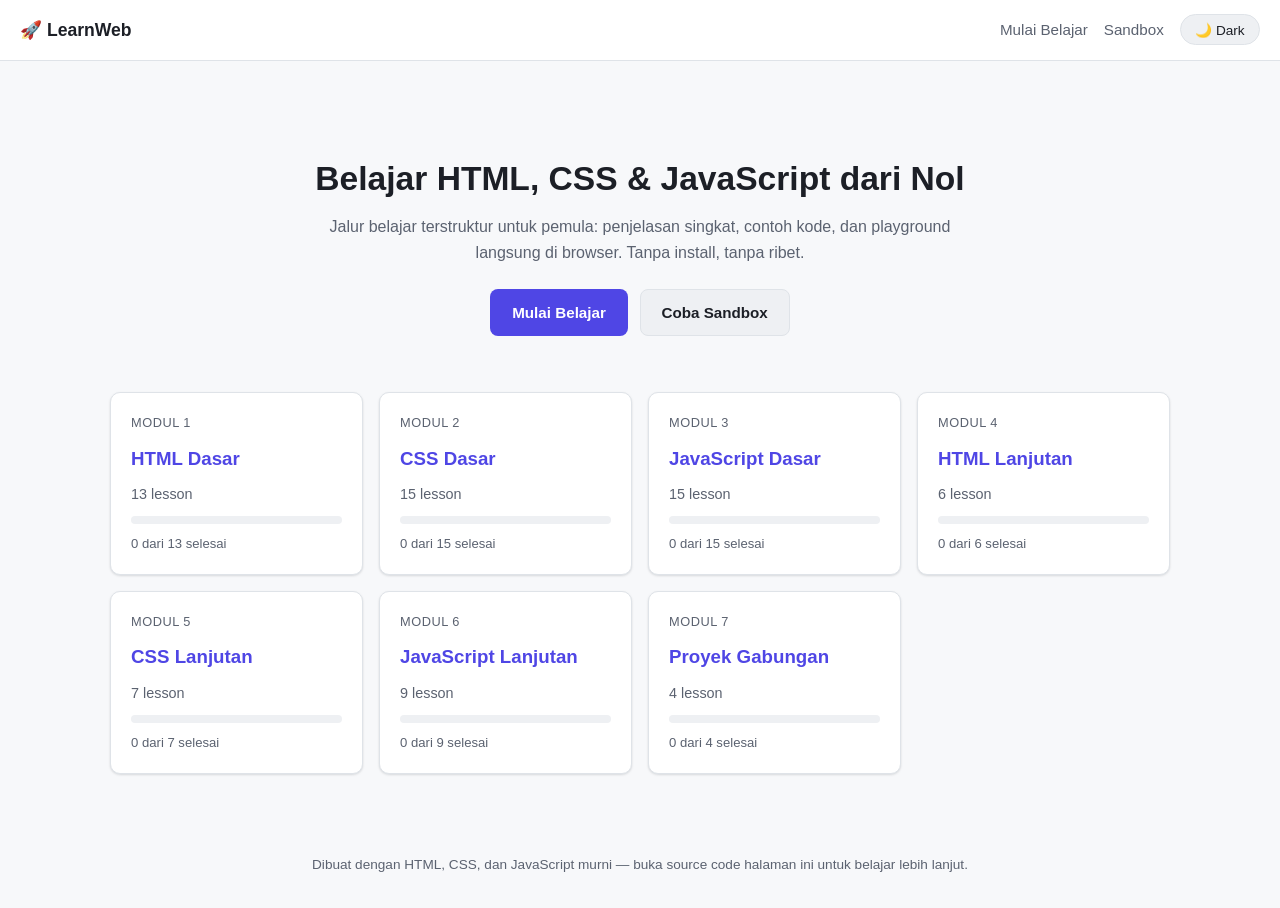
==== index.html @ 66be5aa9 "Initial commit: LearnWeb jalur belajar HTML/CSS/JavaScript Website statis 7 modul (69 lesson) dengan" ====
<!DOCTYPE html>
<html lang="id">
<head>
  <meta charset="UTF-8">
  <meta name="viewport" content="width=device-width, initial-scale=1.0">
  <title>LearnWeb — Jalur Belajar HTML/CSS/JavaScript</title>
  <link rel="stylesheet" href="assets/css/style.css">
  <script src="assets/js/theme.js"></script>
</head>
<body>
  <header class="navbar">
    <a class="brand" href="index.html">🚀 LearnWeb</a>
    <nav>
      <a href="app.html">Mulai Belajar</a>
      <a href="sandbox.html">Sandbox</a>
      <button class="theme-toggle" data-theme-toggle type="button">🌙 Dark</button>
    </nav>
  </header>

  <main class="container">
    <section class="hero">
      <h1>Belajar HTML, CSS &amp; JavaScript dari Nol</h1>
      <p>Jalur belajar terstruktur untuk pemula: penjelasan singkat, contoh kode, dan playground langsung di browser. Tanpa install, tanpa ribet.</p>
      <div class="hero-actions">
        <a id="continue-btn" class="btn btn-primary" href="app.html">Mulai Belajar</a>
        <a class="btn btn-secondary" href="sandbox.html">Coba Sandbox</a>
      </div>
    </section>

    <section>
      <div id="roadmap" class="roadmap">
        <p class="progress-label">Memuat modul...</p>
      </div>
    </section>
  </main>

  <footer class="site-footer">
    Dibuat dengan HTML, CSS, dan JavaScript murni — buka source code halaman ini untuk belajar lebih lanjut.
  </footer>

  <script src="assets/js/progress.js"></script>
  <script src="assets/js/project.js"></script>
  <script src="assets/js/playground.js"></script>
  <script src="data/lessons/html-dasar.js"></script>
  <script src="data/lessons/css-dasar.js"></script>
  <script src="data/lessons/javascript-dasar.js"></script>
  <script src="data/lessons/html-lanjutan.js"></script>
  <script src="data/lessons/css-lanjutan.js"></script>
  <script src="data/lessons/javascript-lanjutan.js"></script>
  <script src="data/lessons/proyek-gabungan.js"></script>
  <script src="assets/js/app.js"></script>
</body>
</html>
---- assets/css/style.css ----
/* ===== Variabel Warna (Light default, Dark via [data-theme="dark"]) ===== */
:root {
  --bg: #f7f8fa;
  --bg-elevated: #ffffff;
  --bg-muted: #eef0f3;
  --text: #1c1f26;
  --text-muted: #5b6270;
  --border: #dfe3e8;
  --accent: #4f46e5;
  --accent-hover: #4338ca;
  --accent-contrast: #ffffff;
  --success: #16a34a;
  --success-bg: #dcfce7;
  --danger: #dc2626;
  --code-bg: #1e1e2e;
  --code-text: #e4e4f0;
  --shadow: 0 1px 3px rgba(16, 20, 30, 0.08), 0 1px 2px rgba(16, 20, 30, 0.06);
  --radius: 10px;
}

:root[data-theme="dark"] {
  --bg: #14161c;
  --bg-elevated: #1c1f28;
  --bg-muted: #23262f;
  --text: #e7e9ee;
  --text-muted: #9aa1b1;
  --border: #2e3240;
  --accent: #818cf8;
  --accent-hover: #a5b0fb;
  --accent-contrast: #14161c;
  --success: #4ade80;
  --success-bg: #14351f;
  --danger: #f87171;
  --code-bg: #0f1017;
  --code-text: #e4e4f0;
  --shadow: 0 1px 3px rgba(0, 0, 0, 0.4), 0 1px 2px rgba(0, 0, 0, 0.3);
}

/* ===== Reset dasar ===== */
* { box-sizing: border-box; }
html, body { height: 100%; }
body {
  margin: 0;
  font-family: -apple-system, BlinkMacSystemFont, "Segoe UI", Roboto, Helvetica, Arial, sans-serif;
  background: var(--bg);
  color: var(--text);
  line-height: 1.6;
}
a { color: var(--accent); text-decoration: none; }
a:hover { text-decoration: underline; }
img { max-width: 100%; }
button {
  font-family: inherit;
  cursor: pointer;
}
code, pre {
  font-family: "SFMono-Regular", Consolas, "Liberation Mono", Menlo, monospace;
}

/* ===== Navbar ===== */
.navbar {
  display: flex;
  align-items: center;
  justify-content: space-between;
  gap: 1rem;
  padding: 0.9rem 1.25rem;
  background: var(--bg-elevated);
  border-bottom: 1px solid var(--border);
  position: sticky;
  top: 0;
  z-index: 20;
}
.navbar .brand {
  font-weight: 700;
  font-size: 1.1rem;
  color: var(--text);
}
.navbar .brand:hover { text-decoration: none; }
.navbar nav {
  display: flex;
  align-items: center;
  gap: 1rem;
  flex-wrap: wrap;
}
.navbar nav a {
  color: var(--text-muted);
  font-size: 0.95rem;
}
.navbar nav a:hover { color: var(--accent); }

.theme-toggle {
  background: var(--bg-muted);
  border: 1px solid var(--border);
  color: var(--text);
  border-radius: 999px;
  padding: 0.4rem 0.9rem;
  font-size: 0.85rem;
}
.theme-toggle:hover { border-color: var(--accent); }

/* ===== Layout container ===== */
.container {
  max-width: 1100px;
  margin: 0 auto;
  padding: 1.5rem 1.25rem 3rem;
}

/* ===== Landing page ===== */
.hero {
  text-align: center;
  padding: 2.5rem 1rem 1.5rem;
}
.hero h1 {
  font-size: 2.1rem;
  margin-bottom: 0.5rem;
}
.hero p {
  color: var(--text-muted);
  max-width: 640px;
  margin: 0 auto;
}
.hero-actions {
  margin-top: 1.5rem;
  display: flex;
  gap: 0.75rem;
  justify-content: center;
  flex-wrap: wrap;
}

.btn {
  display: inline-block;
  padding: 0.65rem 1.3rem;
  border-radius: 8px;
  border: 1px solid transparent;
  font-weight: 600;
  font-size: 0.95rem;
}
.btn:hover { text-decoration: none; }
.btn-primary {
  background: var(--accent);
  color: var(--accent-contrast);
}
.btn-primary:hover { background: var(--accent-hover); }
.btn-secondary {
  background: var(--bg-muted);
  color: var(--text);
  border-color: var(--border);
}
.btn-secondary:hover { border-color: var(--accent); }

.roadmap {
  display: grid;
  grid-template-columns: repeat(auto-fit, minmax(230px, 1fr));
  gap: 1rem;
  margin-top: 2rem;
}
.module-card {
  background: var(--bg-elevated);
  border: 1px solid var(--border);
  border-radius: var(--radius);
  padding: 1.25rem;
  box-shadow: var(--shadow);
  display: flex;
  flex-direction: column;
  gap: 0.6rem;
}
.module-card .module-step {
  font-size: 0.8rem;
  color: var(--text-muted);
  text-transform: uppercase;
  letter-spacing: 0.04em;
}
.module-card h3 { margin: 0; }
.module-card p { margin: 0; color: var(--text-muted); font-size: 0.9rem; }
.progress-bar {
  height: 8px;
  border-radius: 999px;
  background: var(--bg-muted);
  overflow: hidden;
}
.progress-bar-fill {
  height: 100%;
  background: var(--accent);
  border-radius: 999px;
  transition: width 0.3s ease;
}
.progress-label {
  font-size: 0.82rem;
  color: var(--text-muted);
}

/* ===== Lesson page layout ===== */
.lesson-layout {
  display: grid;
  grid-template-columns: 240px 1fr;
  gap: 1.5rem;
  align-items: start;
}
@media (max-width: 780px) {
  .lesson-layout { grid-template-columns: 1fr; }
}

.lesson-sidebar {
  background: var(--bg-elevated);
  border: 1px solid var(--border);
  border-radius: var(--radius);
  padding: 1rem;
  position: sticky;
  top: 70px;
}
@media (max-width: 780px) {
  .lesson-sidebar { position: static; }
}
.lesson-sidebar h4 {
  margin: 0 0 0.75rem;
  font-size: 0.85rem;
  text-transform: uppercase;
  letter-spacing: 0.04em;
  color: var(--text-muted);
}
.lesson-sidebar ul { list-style: none; margin: 0; padding: 0; }
.lesson-sidebar li { margin-bottom: 0.35rem; }
.lesson-sidebar a {
  display: flex;
  align-items: center;
  gap: 0.5rem;
  padding: 0.4rem 0.5rem;
  border-radius: 6px;
  color: var(--text);
  font-size: 0.9rem;
}
.lesson-sidebar a:hover { background: var(--bg-muted); text-decoration: none; }
.lesson-sidebar a.active {
  background: var(--bg-muted);
  color: var(--accent);
  font-weight: 600;
}
.lesson-sidebar .check {
  width: 18px;
  height: 18px;
  border-radius: 50%;
  border: 1.5px solid var(--border);
  flex: none;
  display: inline-flex;
  align-items: center;
  justify-content: center;
  font-size: 0.7rem;
  color: transparent;
}
.lesson-sidebar .check.done {
  background: var(--success);
  border-color: var(--success);
  color: #fff;
}

.lesson-content {
  background: var(--bg-elevated);
  border: 1px solid var(--border);
  border-radius: var(--radius);
  padding: 1.5rem;
  box-shadow: var(--shadow);
}
.lesson-content h2 { margin-top: 0; }
.lesson-explanation { margin-bottom: 1.25rem; }
.lesson-explanation code {
  background: var(--bg-muted);
  padding: 0.1rem 0.35rem;
  border-radius: 4px;
}

pre.code-block {
  background: var(--code-bg);
  color: var(--code-text);
  padding: 1rem;
  border-radius: 8px;
  overflow-x: auto;
  font-size: 0.85rem;
  margin: 0 0 1.25rem;
}

.tag-glossary {
  background: var(--bg-muted);
  border: 1px solid var(--border);
  border-radius: 8px;
  padding: 0.85rem 1rem;
  margin-bottom: 1.25rem;
}
.tag-glossary h4 {
  margin: 0 0 0.6rem;
  font-size: 0.9rem;
}
.tag-glossary ul {
  margin: 0;
  padding-left: 1.1rem;
  font-size: 0.88rem;
}
.tag-glossary li { margin-bottom: 0.35rem; }
.tag-glossary li:last-child { margin-bottom: 0; }
.tag-glossary code {
  background: var(--bg-elevated);
  padding: 0.05rem 0.3rem;
  border-radius: 4px;
  border: 1px solid var(--border);
}

.tantangan-box {
  background: var(--bg-muted);
  border-left: 3px solid var(--accent);
  padding: 0.85rem 1rem;
  border-radius: 6px;
  margin-bottom: 1.25rem;
  font-size: 0.92rem;
}
.tantangan-box strong { display: block; margin-bottom: 0.25rem; }

.lesson-actions {
  display: flex;
  align-items: center;
  justify-content: space-between;
  gap: 1rem;
  flex-wrap: wrap;
  margin-top: 1.5rem;
  padding-top: 1.25rem;
  border-top: 1px solid var(--border);
}
.lesson-nav { display: flex; gap: 0.5rem; }

.mark-complete-btn {
  background: var(--success-bg);
  color: var(--success);
  border: 1px solid var(--success);
  padding: 0.55rem 1.1rem;
  border-radius: 8px;
  font-weight: 600;
  font-size: 0.9rem;
}
.mark-complete-btn.is-done::before { content: "✓ "; }

/* ===== Playground ===== */
.playground {
  margin-top: 1.5rem;
  border: 1px solid var(--border);
  border-radius: var(--radius);
  overflow: hidden;
}
.playground-header {
  display: flex;
  align-items: center;
  justify-content: space-between;
  padding: 0.6rem 0.9rem;
  background: var(--bg-muted);
  border-bottom: 1px solid var(--border);
  flex-wrap: wrap;
  gap: 0.5rem;
}
.playground-header h4 { margin: 0; font-size: 0.9rem; display: flex; align-items: center; gap: 0.5rem; flex-wrap: wrap; }
.pg-badge {
  font-size: 0.72rem;
  font-weight: 600;
  color: var(--accent);
  background: var(--bg-elevated);
  border: 1px solid var(--accent);
  border-radius: 999px;
  padding: 0.15rem 0.6rem;
}
.playground-buttons { display: flex; gap: 0.5rem; flex-wrap: wrap; }
.pg-btn {
  border: 1px solid var(--border);
  background: var(--bg-elevated);
  color: var(--text);
  padding: 0.4rem 0.9rem;
  border-radius: 6px;
  font-size: 0.85rem;
}
.pg-btn.pg-run {
  background: var(--accent);
  color: var(--accent-contrast);
  border-color: var(--accent);
}
.pg-btn.pg-run:hover { background: var(--accent-hover); }
.pg-btn:hover { border-color: var(--accent); }

.playground-body {
  display: grid;
  grid-template-columns: 1fr 1fr;
}
@media (max-width: 780px) {
  .playground-body { grid-template-columns: 1fr; }
}
.pg-editors {
  border-right: 1px solid var(--border);
  display: flex;
  flex-direction: column;
}
@media (max-width: 780px) {
  .pg-editors { border-right: none; border-bottom: 1px solid var(--border); }
}
.pg-tabs {
  display: flex;
  border-bottom: 1px solid var(--border);
}
.pg-tab {
  flex: 1;
  background: transparent;
  border: none;
  padding: 0.5rem;
  font-size: 0.82rem;
  color: var(--text-muted);
  border-bottom: 2px solid transparent;
}
.pg-tab.active {
  color: var(--accent);
  border-bottom-color: var(--accent);
  font-weight: 600;
}
.pg-panels { position: relative; }
.pg-panel { display: none; }
.pg-panel.active { display: block; }
.pg-panel textarea {
  width: 100%;
  height: 220px;
  border: none;
  resize: vertical;
  padding: 0.75rem;
  font-size: 0.85rem;
  background: var(--code-bg);
  color: var(--code-text);
  display: block;
}
.pg-panel textarea:focus { outline: none; }
.pg-preview {
  width: 100%;
  height: 100%;
  min-height: 300px;
  border: none;
  background: #fff;
  display: block;
}

/* ===== Sandbox page ===== */
.sandbox-intro { margin-bottom: 1rem; }
.sandbox-intro h2 { margin-bottom: 0.25rem; }
.sandbox-intro p { color: var(--text-muted); margin: 0; }

/* ===== Footer ===== */
.site-footer {
  text-align: center;
  padding: 2rem 1rem;
  color: var(--text-muted);
  font-size: 0.85rem;
}
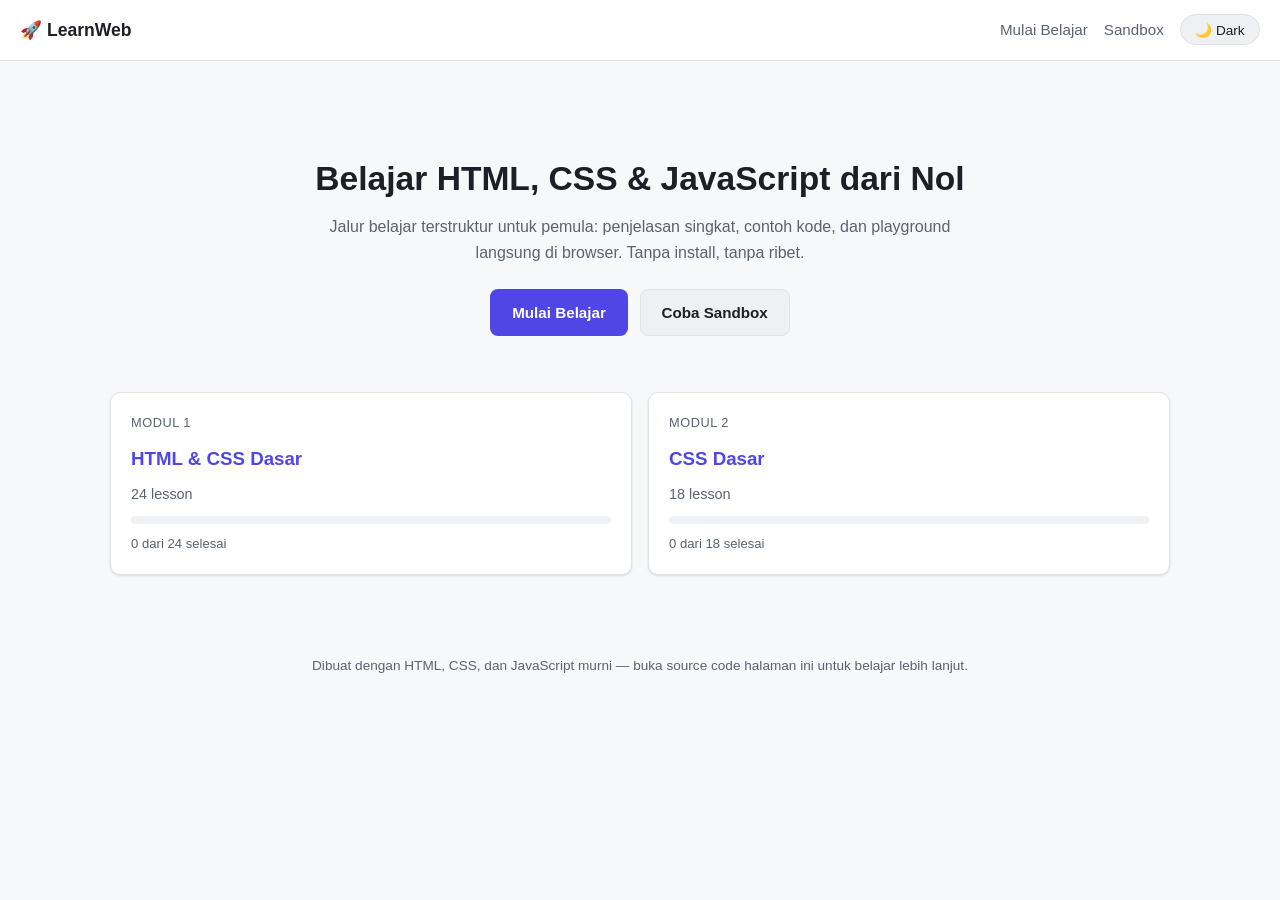
==== commit ebb07426: "Sederhanakan alur belajar: HTML+CSS Dasar per topik, tugas di akhir Rombak total html-dasar.js dan c" ====
--- a/index.html
+++ b/index.html
@@ -43,11 +43,7 @@
   <script src="assets/js/playground.js"></script>
   <script src="data/lessons/html-dasar.js"></script>
   <script src="data/lessons/css-dasar.js"></script>
-  <script src="data/lessons/javascript-dasar.js"></script>
-  <script src="data/lessons/html-lanjutan.js"></script>
-  <script src="data/lessons/css-lanjutan.js"></script>
-  <script src="data/lessons/javascript-lanjutan.js"></script>
-  <script src="data/lessons/proyek-gabungan.js"></script>
+  <!-- Modul lanjutan dinonaktifkan sementara, lihat catatan di assets/js/app.js -->
   <script src="assets/js/app.js"></script>
 </body>
 </html>
